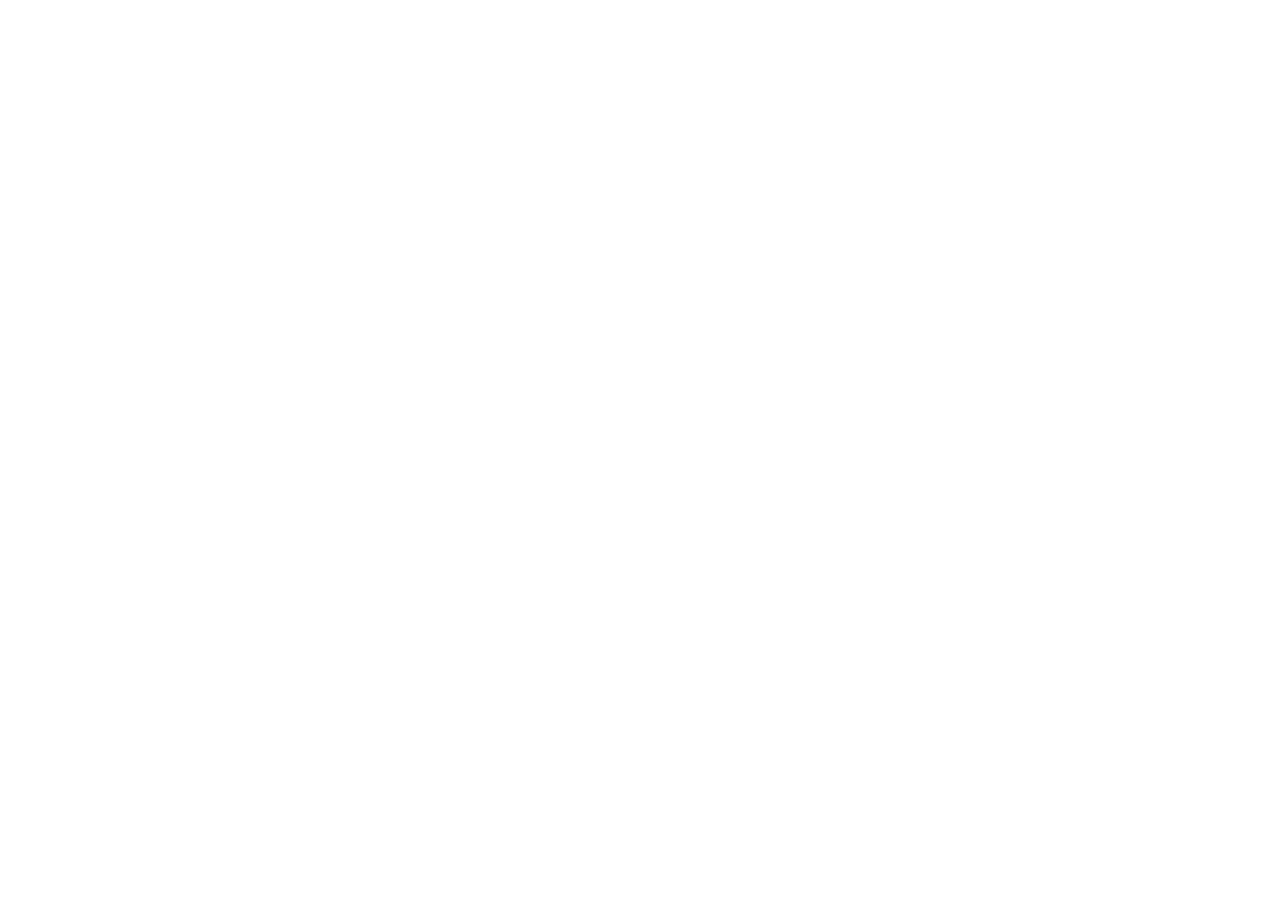
==== index.html @ 82a2395c "primer commit" ====
<!DOCTYPE html>
<html lang="es">
<head>
  <meta charset="UTF-8">
  <meta name="viewport" content="width=device-width, initial-scale=1.0">
  <meta http-equiv="X-UA-Compatible" content="ie=edge">
  <title>Document</title>
</head>
<body>

</body>
</html>
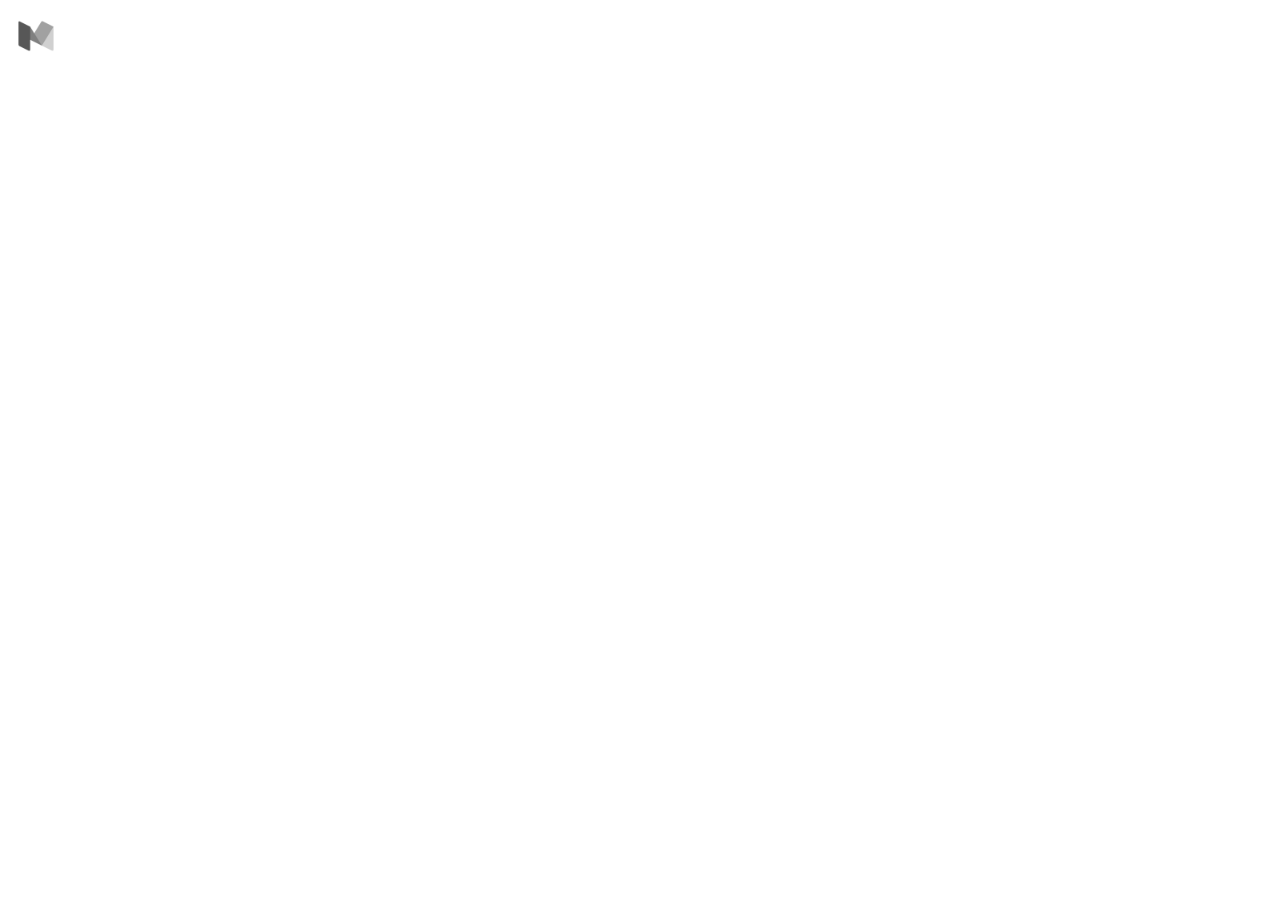
==== commit 414091d9: "segundo commit" ====
--- a/index.html
+++ b/index.html
@@ -4,9 +4,11 @@
   <meta charset="UTF-8">
   <meta name="viewport" content="width=device-width, initial-scale=1.0">
   <meta http-equiv="X-UA-Compatible" content="ie=edge">
-  <title>Document</title>
+  <link rel="stylesheet" href="assets/css/main.css">
+  <title>Tipografías e Íconos</title>
 </head>
 <body>
-
+  <script src="assets/js/app.js" type="text/javascript">
+  </script>
 </body>
 </html>
--- a/assets/css/main.css
+++ b/assets/css/main.css
@@ -0,0 +1,23 @@
+*{
+  margin:0;
+  padding: :0;
+}
+
+header{
+  width: 100%;
+  height: 4em;
+  padding: 1em;
+}
+
+#medium{
+  width: 2.5em;
+}
+
+#medium::before{
+  content: " ";
+  position: absolute;
+  width: 1em;
+  height: 3em;
+  color:#FFFFFF;
+  left:6em;
+}
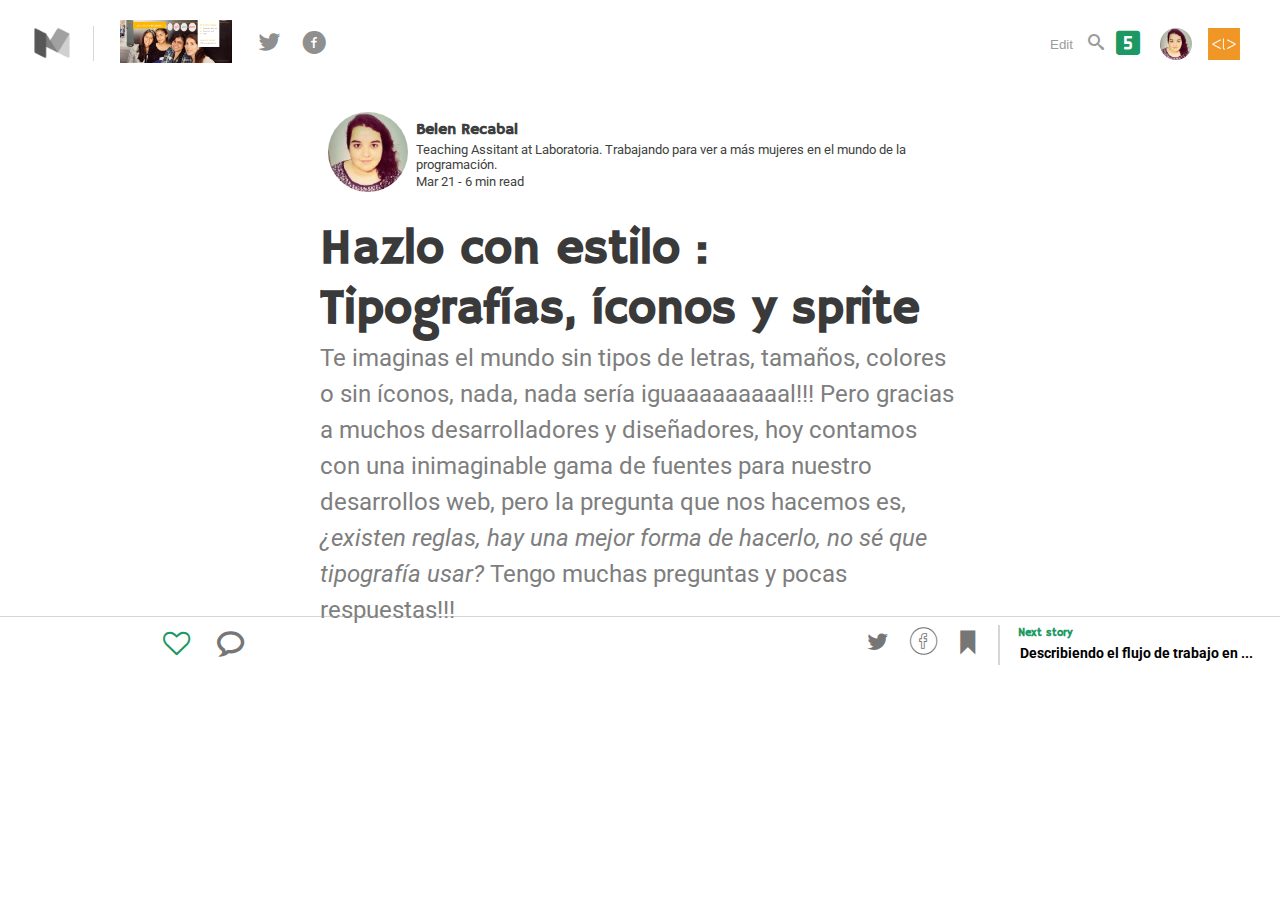
==== commit 066249b4: "terminando" ====
--- a/index.html
+++ b/index.html
@@ -5,6 +5,8 @@
   <meta name="viewport" content="width=device-width, initial-scale=1.0">
   <meta http-equiv="X-UA-Compatible" content="ie=edge">
   <link rel="stylesheet" href="assets/css/main.css">
+  <link rel="stylesheet" href="assets/fonts/style.css">
+  <link href="https://fonts.googleapis.com/css?family=Hammersmith+One|Roboto" rel="stylesheet">
   <title>Tipografías e Íconos</title>
 </head>
 <body>
--- a/assets/css/main.css
+++ b/assets/css/main.css
@@ -4,20 +4,283 @@
 }
 
 header{
-  width: 100%;
+  position: relative;
   height: 4em;
-  padding: 1em;
-}
-
+  margin-left: 2em;
+  margin-right: 2em;
+  box-sizing: border-box;
+  background-color:#fff;
+  margin:20px auto;
+  width: 80% auto;
+}
+
+footer{
+  position: relative;
+  height: 3.5em;
+  border-top: 1px solid rgba(159, 161, 167, 0.44);
+}
+
+footer #footer-right h4{
+  position: absolute;
+  right: 18.5em;
+  top:-0.2em;
+  color:#1C9963;
+  font-family: 'Hammersmith One', sans-serif;
+  font-size: 0.7em;
+}
+footer #footer-right p{
+  position: absolute;
+  left: 10.8em;
+  top:  1.2em;
+  font-size: 0.9em;
+  color:#000;
+  font-family: 'Roboto', sans-serif;
+  font-weight: bold;
+}
+
+footer::after{
+  content: " ";
+  position: absolute;
+  width: 0.1em;
+  height: 2.5em;
+  background:rgba(159, 161, 167, 0.44);
+  right: 17.5em;
+  top: 0.5em;
+}
+
+.contenido{
+  position: relative;
+  display: table-cell;
+  width: 60em;
+  height: 6em;
+}
 #medium{
   width: 2.5em;
-}
-
-#medium::before{
+  cursor: pointer;
+}
+
+#figure{
+  position: relative;
+  display: inline-block;
+}
+
+#figure::before{
   content: " ";
   position: absolute;
-  width: 1em;
-  height: 3em;
-  color:#FFFFFF;
-  left:6em;
-}
+  width: 0.1em;
+  height: 2.2em;
+  background:rgba(159, 161, 167, 0.44);
+  left:3.8em;
+  top:0.2em;
+}
+
+#imagen-lab{
+  width: 7em;
+  margin-left: 3em;
+  cursor: pointer;
+}
+
+#div-left,#div-right{
+  display: inline-block;
+}
+
+
+#div-left{
+  position: absolute;
+  width: 20em;
+  height: 2.7em;
+  left: 2em;
+
+}
+#div-right{
+  position: absolute;
+  width:13em;
+  height: 2.7em;
+  right: 1.5em;
+}
+
+#icon-twitter{
+  position: relative;
+  left: 0.8em;
+  bottom: 0.3em;
+  color: #8F8F8F;
+  font-size: 1.8em;
+}
+
+#icon-twitter:hover{
+  color: #1C9963;
+  cursor: pointer;
+}
+
+#icon-facebook{
+  position: relative;
+  bottom: 0.4em;
+  left: 1.7em;
+  color: #8F8F8F;
+  font-size: 1.5em;
+}
+
+#icon-facebook:hover{
+  color: #1C9963;
+  cursor: pointer;
+}
+
+#edit{
+  position: absolute;
+  width: 3em;
+  border: none;
+  bottom:  0.8em;
+  color: #9B9B9B;
+}
+
+#search{
+  position: absolute;
+  bottom: 0.8em;
+  left: 2.5em;
+  cursor: pointer;
+  color: #9B9B9B;
+}
+
+#search:hover{
+  color: #1C9963;
+}
+#icon-5{
+  position: absolute;
+  top: 0.2em;
+  left: 2em;
+  font-size: 2em;
+  color:#1C9963;
+  border-radius: 150px;
+  -webkit-border-radius:150px;
+  cursor: pointer;
+}
+
+#fotoHeader{
+  position: absolute;
+  top: 0.5em;
+  left: 7em;
+  border-radius: 50%;
+  width: 2em;
+  cursor: pointer;
+}
+
+#logo-lab{
+  position: absolute;
+  width: 2em;
+  top: 0.5em;
+  left: 10em;
+  cursor: pointer;
+}
+
+#contenedor{
+  height: 32em;
+  width: 40em;
+  margin-right: auto;
+  margin-left: auto;
+}
+
+#foto-contenedor{
+  border-radius: 50%;
+  padding: 0.5em;
+  width: 5em;
+  cursor: pointer;
+}
+
+.contenido h2{
+  position: absolute;
+  display: inline-block;
+  top: 1em;
+  color: #3E3F40;
+  font-size: 1em;
+  font-family: 'Hammersmith One', sans-serif;
+}
+
+.parrafo{
+  position: absolute;
+  display: inline-block;
+  top: 3em;
+  color: #3E3F40;
+  font-size: 0.8em;
+  font-family: 'Roboto', sans-serif;
+}
+
+#parrafo2{
+  top: 5.5em;
+}
+
+#historia{
+  height: 25em;
+  padding-top: 1em;
+}
+
+#titulo{
+  font-size: 3em;
+  color: #3A3A3A;
+  font-family: 'Hammersmith One', sans-serif;
+}
+
+#parrafo{
+  display: inline;
+  font-family: 'Roboto', sans-serif;
+  margin-top: 0.5em;
+  line-height: 1.5em;
+  font-size: 1.5em;
+  color: #7E7E7E;
+}
+
+#historia span{
+  font-family: 'Roboto', sans-serif;
+  color: #7E7E7E;
+  font-size: 1.5em;
+    line-height: 1.5em;
+}
+
+#footer-left{
+  position: absolute;
+  left: 10.2em;
+  top: 0.8em;
+  color: #767676;
+}
+
+#footer-right{
+  position: absolute;
+  width: 26em;
+  height: 2em;
+  right: 0;
+  top: 0.7em;
+}
+
+#icon-heart,#icon-bubble2{
+  margin-right: 1em;
+  margin-top: 0.2em;
+  font-size: 1.7em;
+  cursor: pointer;
+  color: #1C9963;
+}
+#icon-bubble2{
+  color: #767676;
+}
+
+ #icon-bubble2:hover{
+  color: #1C9963;
+}
+
+#icon-twitter2,#icon-facebook2{
+  margin-right: 0.7em;
+  font-size: 1.7em;
+  color: #767676;
+}
+
+#bookmark{
+  font-size: 1.5em;
+  color: #767676;
+}
+
+#icon-twitter2:hover,#icon-facebook2:hover, #bookmark:hover{
+  color: #1C9963;
+  cursor: pointer;
+}
+
+#cursivo{
+  font-style: italic;
+}
--- a/assets/fonts/style.css
+++ b/assets/fonts/style.css
@@ -0,0 +1,54 @@
+@font-face {
+  font-family: 'icomoon';
+  src:  url('fonts/icomoon.eot?kmqjd7');
+  src:  url('fonts/icomoon.eot?kmqjd7#iefix') format('embedded-opentype'),
+    url('fonts/icomoon.ttf?kmqjd7') format('truetype'),
+    url('fonts/icomoon.woff?kmqjd7') format('woff'),
+    url('fonts/icomoon.svg?kmqjd7#icomoon') format('svg');
+  font-weight: normal;
+  font-style: normal;
+}
+
+[class^="icon-"], [class*=" icon-"] {
+  /* use !important to prevent issues with browser extensions that change fonts */
+  font-family: 'icomoon' !important;
+  speak: none;
+  font-style: normal;
+  font-weight: normal;
+  font-variant: normal;
+  text-transform: none;
+  line-height: 1;
+
+  /* Better Font Rendering =========== */
+  -webkit-font-smoothing: antialiased;
+  -moz-osx-font-smoothing: grayscale;
+}
+
+.icon-social-twitter:before {
+  content: "\e903";
+}
+.icon-looks_5:before {
+  content: "\e902";
+}
+.icon-facebook:before {
+  content: "\e900";
+}
+.icon-social:before {
+  content: "\e900";
+}
+.icon-heart-o:before {
+  content: "\e901";
+}
+.icon-facebook-with-circle:before {
+  content: "\e904";
+}
+.icon-bubble2:before {
+  content: "\e96e";
+}
+.icon-search:before {
+  content: "\e986";
+}
+.icon-bookmark:before {
+  content: "\e9d2";
+}
+
